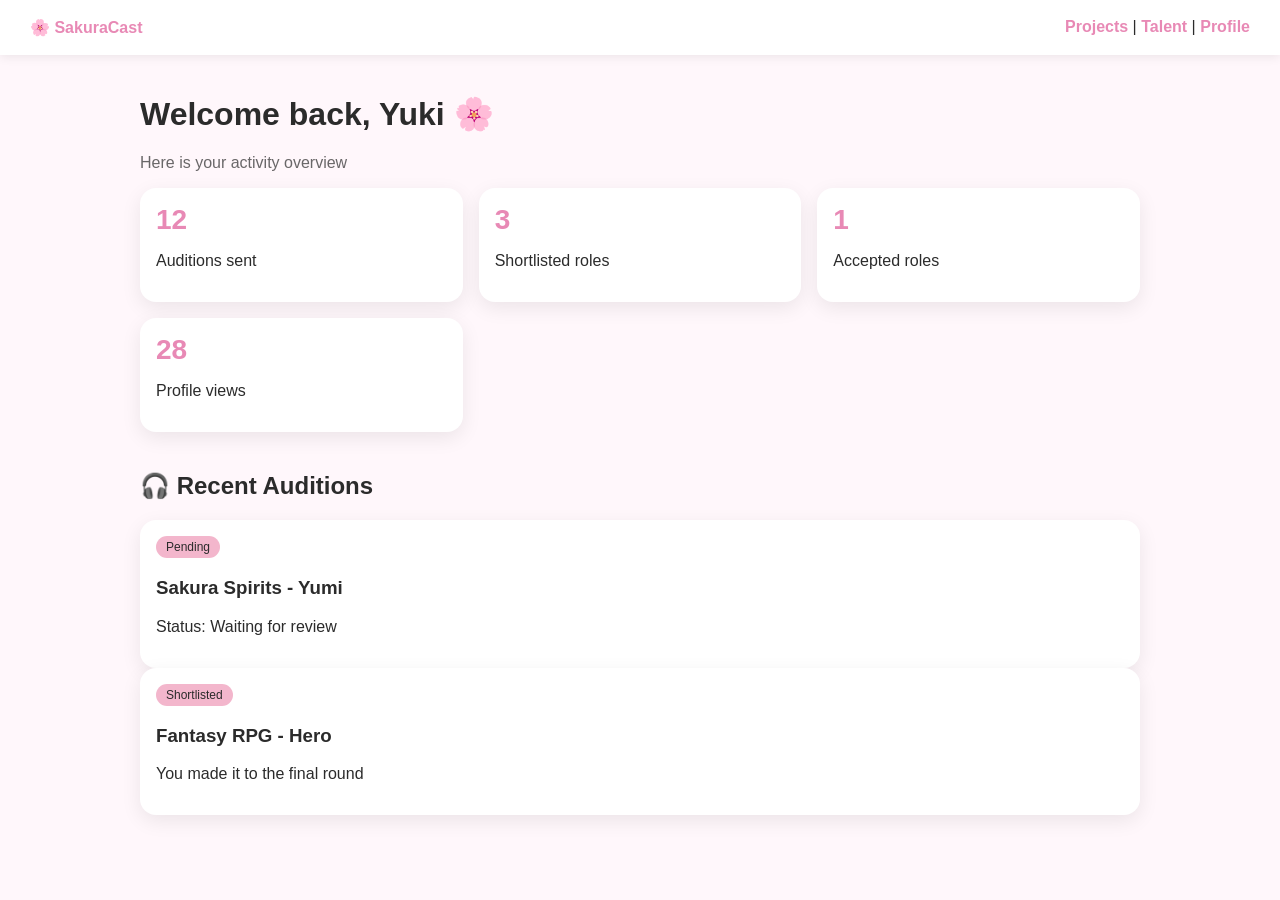
==== dashboard.html @ 6f29f313 "Create dashboard.html ." ====
<!DOCTYPE html>
<html lang="en">
<head>
<meta charset="UTF-8"/>
<meta name="viewport" content="width=device-width, initial-scale=1.0"/>
<title>SakuraCast - Dashboard</title>

<style>
body{
    font-family:Arial;
    margin:0;
    background:#fff7fb;
    color:#2b2b2b;
}

header{
    padding:18px 30px;
    background:white;
    display:flex;
    justify-content:space-between;
    box-shadow:0 2px 10px rgba(0,0,0,0.08);
}

a{
    text-decoration:none;
    color:#e889b5;
    font-weight:bold;
}

.container{
    max-width:1000px;
    margin:40px auto;
    padding:0 20px;
}

.grid{
    display:grid;
    grid-template-columns:repeat(auto-fit,minmax(240px,1fr));
    gap:16px;
}

.card{
    background:white;
    padding:16px;
    border-radius:16px;
    box-shadow:0 6px 20px rgba(0,0,0,0.08);
}

.big{
    font-size:28px;
    font-weight:bold;
    color:#e889b5;
}

.small{
    opacity:0.7;
}

.tag{
    display:inline-block;
    background:#f3b6cc;
    padding:4px 10px;
    border-radius:999px;
    font-size:12px;
}
</style>
</head>

<body>

<header>
    <div><a href="index.html">🌸 SakuraCast</a></div>
    <div>
        <a href="projects.html">Projects</a> |
        <a href="talent.html">Talent</a> |
        <a href="profile.html">Profile</a>
    </div>
</header>

<div class="container">

    <h1>Welcome back, Yuki 🌸</h1>
    <p class="small">Here is your activity overview</p>

    <div class="grid">

        <div class="card">
            <div class="big">12</div>
            <p>Auditions sent</p>
        </div>

        <div class="card">
            <div class="big">3</div>
            <p>Shortlisted roles</p>
        </div>

        <div class="card">
            <div class="big">1</div>
            <p>Accepted roles</p>
        </div>

        <div class="card">
            <div class="big">28</div>
            <p>Profile views</p>
        </div>

    </div>

    <h2 style="margin-top:40px;">🎧 Recent Auditions</h2>

    <div class="card">
        <span class="tag">Pending</span>
        <h3>Sakura Spirits - Yumi</h3>
        <p>Status: Waiting for review</p>
    </div>

    <div class="card">
        <span class="tag">Shortlisted</span>
        <h3>Fantasy RPG - Hero</h3>
        <p>You made it to the final round</p>
    </div>

</div>

</body>
</html>
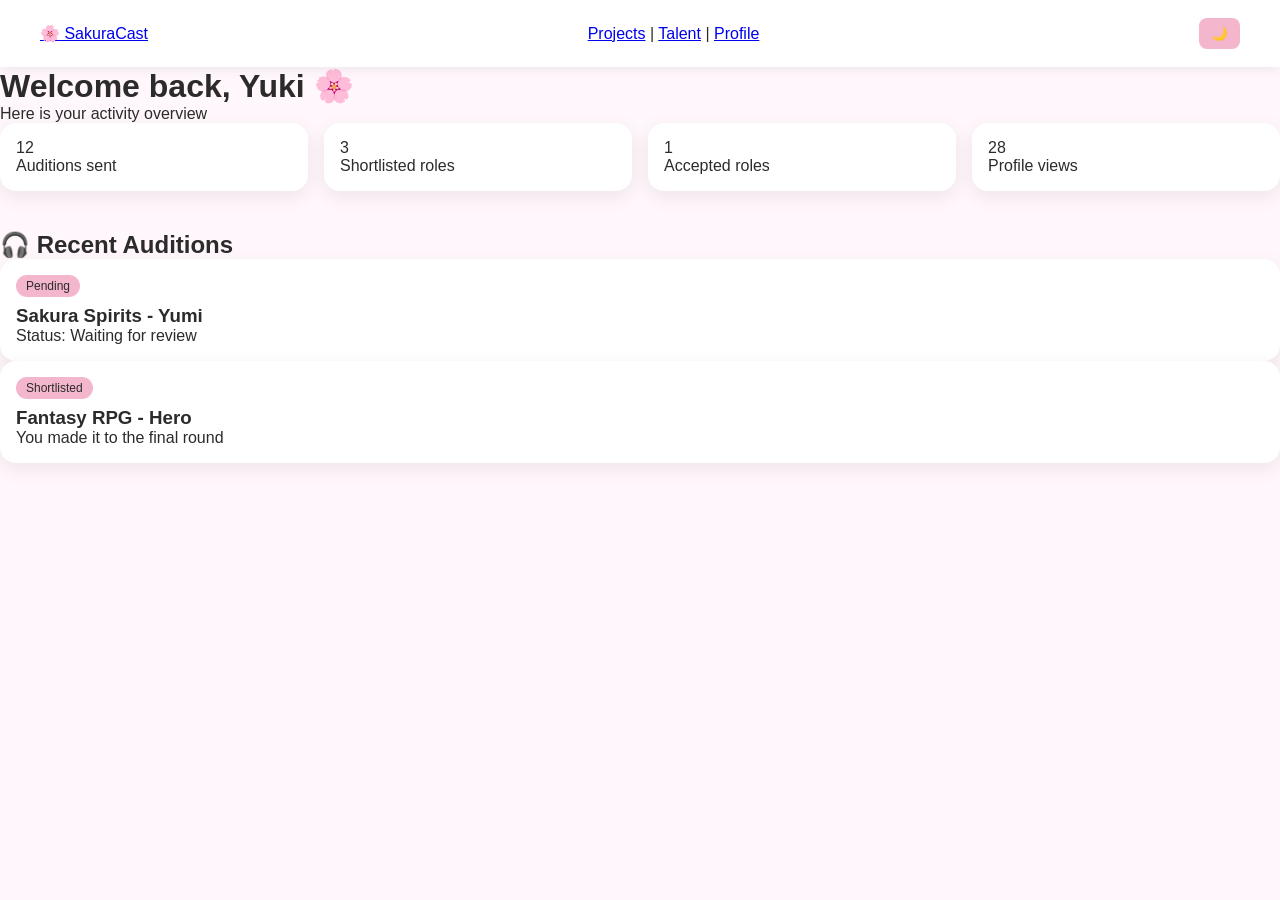
==== commit 6be861c9: "Update dashboard.html ." ====
--- a/dashboard.html
+++ b/dashboard.html
@@ -5,76 +5,23 @@
 <meta name="viewport" content="width=device-width, initial-scale=1.0"/>
 <title>SakuraCast - Dashboard</title>
 
-<style>
-body{
-    font-family:Arial;
-    margin:0;
-    background:#fff7fb;
-    color:#2b2b2b;
-}
-
-header{
-    padding:18px 30px;
-    background:white;
-    display:flex;
-    justify-content:space-between;
-    box-shadow:0 2px 10px rgba(0,0,0,0.08);
-}
-
-a{
-    text-decoration:none;
-    color:#e889b5;
-    font-weight:bold;
-}
-
-.container{
-    max-width:1000px;
-    margin:40px auto;
-    padding:0 20px;
-}
-
-.grid{
-    display:grid;
-    grid-template-columns:repeat(auto-fit,minmax(240px,1fr));
-    gap:16px;
-}
-
-.card{
-    background:white;
-    padding:16px;
-    border-radius:16px;
-    box-shadow:0 6px 20px rgba(0,0,0,0.08);
-}
-
-.big{
-    font-size:28px;
-    font-weight:bold;
-    color:#e889b5;
-}
-
-.small{
-    opacity:0.7;
-}
-
-.tag{
-    display:inline-block;
-    background:#f3b6cc;
-    padding:4px 10px;
-    border-radius:999px;
-    font-size:12px;
-}
-</style>
+<!-- 🌸 GLOBAL STYLE -->
+<link rel="stylesheet" href="style.css">
 </head>
 
 <body>
 
 <header>
     <div><a href="index.html">🌸 SakuraCast</a></div>
+
     <div>
         <a href="projects.html">Projects</a> |
         <a href="talent.html">Talent</a> |
         <a href="profile.html">Profile</a>
     </div>
+
+    <!-- 🌙 DARK MODE BUTTON -->
+    <button class="toggle" onclick="toggleTheme()">🌙</button>
 </header>
 
 <div class="container">
@@ -122,5 +69,8 @@
 
 </div>
 
+<!-- 🌸 GLOBAL SCRIPT -->
+<script src="script.js"></script>
+
 </body>
 </html>
--- a/style.css
+++ b/style.css
@@ -0,0 +1,158 @@
+/* 🌸 SakuraCast Global Style */
+
+:root{
+    --bg:#fff7fb;
+    --card:#ffffff;
+    --text:#2b2b2b;
+    --pink:#e889b5;
+    --soft:#f3b6cc;
+}
+
+body.dark{
+    --bg:#17121f;
+    --card:#241b2e;
+    --text:#f5f5f5;
+    --pink:#f4a6c1;
+    --soft:#3a2a44;
+}
+
+/* RESET */
+*{
+    margin:0;
+    padding:0;
+    box-sizing:border-box;
+    font-family:Arial, sans-serif;
+}
+
+body{
+    background:var(--bg);
+    color:var(--text);
+    transition:0.3s;
+}
+
+/* HEADER */
+header{
+    display:flex;
+    justify-content:space-between;
+    align-items:center;
+    padding:18px 40px;
+    background:var(--card);
+    box-shadow:0 2px 12px rgba(0,0,0,0.08);
+    position:sticky;
+    top:0;
+}
+
+/* LOGO */
+.logo{
+    font-size:24px;
+    font-weight:bold;
+    color:var(--pink);
+}
+
+/* NAV */
+nav a{
+    margin:0 12px;
+    text-decoration:none;
+    color:var(--text);
+    font-weight:600;
+    font-size:14px;
+}
+
+/* BUTTON */
+.toggle{
+    cursor:pointer;
+    border:none;
+    padding:8px 12px;
+    border-radius:8px;
+    background:var(--soft);
+    color:var(--text);
+}
+
+/* HERO */
+.hero{
+    padding:80px 20px;
+    text-align:center;
+}
+
+.hero h1{
+    font-size:52px;
+    margin-bottom:10px;
+}
+
+.hero p{
+    max-width:600px;
+    margin:auto;
+    opacity:0.8;
+}
+
+/* BUTTONS */
+.btns{
+    margin-top:25px;
+}
+
+.btn{
+    display:inline-block;
+    padding:12px 20px;
+    margin:6px;
+    border-radius:999px;
+    text-decoration:none;
+    font-weight:bold;
+}
+
+.primary{
+    background:var(--pink);
+    color:white;
+}
+
+.secondary{
+    border:2px solid var(--pink);
+    color:var(--pink);
+}
+
+/* SECTIONS */
+.section{
+    padding:40px;
+    max-width:1000px;
+    margin:auto;
+}
+
+.section h2{
+    margin-bottom:20px;
+}
+
+/* GRID */
+.grid{
+    display:grid;
+    grid-template-columns:repeat(auto-fit,minmax(250px,1fr));
+    gap:16px;
+}
+
+/* CARD */
+.card{
+    background:var(--card);
+    padding:16px;
+    border-radius:16px;
+    box-shadow:0 6px 20px rgba(0,0,0,0.08);
+    transition:0.2s;
+}
+
+.card:hover{
+    transform:translateY(-3px);
+}
+
+/* TAG */
+.tag{
+    font-size:12px;
+    padding:4px 10px;
+    border-radius:999px;
+    background:var(--soft);
+    display:inline-block;
+    margin-bottom:8px;
+}
+
+/* FOOTER */
+footer{
+    text-align:center;
+    padding:40px;
+    opacity:0.6;
+}
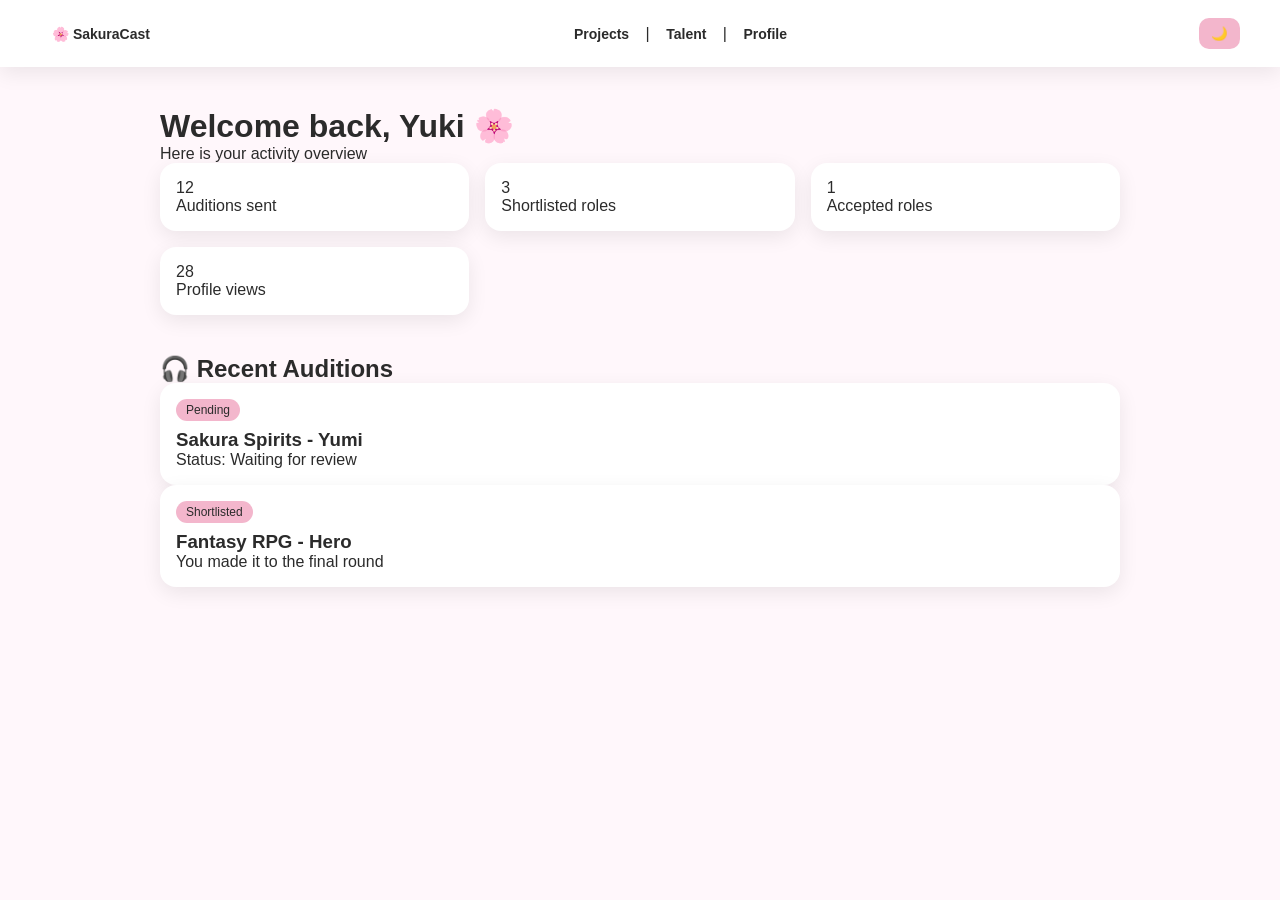
==== commit 0f75fb7e: "Update dashboard.html dark mode fix" ====
--- a/dashboard.html
+++ b/dashboard.html
@@ -5,7 +5,6 @@
 <meta name="viewport" content="width=device-width, initial-scale=1.0"/>
 <title>SakuraCast - Dashboard</title>
 
-<!-- 🌸 GLOBAL STYLE -->
 <link rel="stylesheet" href="style.css">
 </head>
 
@@ -20,34 +19,33 @@
         <a href="profile.html">Profile</a>
     </div>
 
-    <!-- 🌙 DARK MODE BUTTON -->
     <button class="toggle" onclick="toggleTheme()">🌙</button>
 </header>
 
 <div class="container">
 
     <h1>Welcome back, Yuki 🌸</h1>
-    <p class="small">Here is your activity overview</p>
+    <p class="subtitle">Here is your activity overview</p>
 
     <div class="grid">
 
         <div class="card">
-            <div class="big">12</div>
+            <div class="stat">12</div>
             <p>Auditions sent</p>
         </div>
 
         <div class="card">
-            <div class="big">3</div>
+            <div class="stat">3</div>
             <p>Shortlisted roles</p>
         </div>
 
         <div class="card">
-            <div class="big">1</div>
+            <div class="stat">1</div>
             <p>Accepted roles</p>
         </div>
 
         <div class="card">
-            <div class="big">28</div>
+            <div class="stat">28</div>
             <p>Profile views</p>
         </div>
 
@@ -69,7 +67,6 @@
 
 </div>
 
-<!-- 🌸 GLOBAL SCRIPT -->
 <script src="script.js"></script>
 
 </body>
--- a/style.css
+++ b/style.css
@@ -1,22 +1,36 @@
-/* 🌸 SakuraCast Global Style */
+/* 🌸 SakuraCast Global Style (Stable Version) */
+
+/* =========================
+   THEME VARIABLES
+========================= */
 
 :root{
     --bg:#fff7fb;
     --card:#ffffff;
     --text:#2b2b2b;
-    --pink:#e889b5;
+
+    --primary:#e889b5;
     --soft:#f3b6cc;
-}
-
+
+    --shadow:0 6px 20px rgba(0,0,0,0.08);
+}
+
+/* dark mode */
 body.dark{
     --bg:#17121f;
     --card:#241b2e;
     --text:#f5f5f5;
-    --pink:#f4a6c1;
+
+    --primary:#f4a6c1;
     --soft:#3a2a44;
-}
-
-/* RESET */
+
+    --shadow:0 6px 20px rgba(0,0,0,0.25);
+}
+
+/* =========================
+   GLOBAL RESET
+========================= */
+
 *{
     margin:0;
     padding:0;
@@ -24,51 +38,115 @@
     font-family:Arial, sans-serif;
 }
 
+/* 🌙 prevent flash background */
+html,
 body{
     background:var(--bg);
     color:var(--text);
-    transition:0.3s;
-}
-
-/* HEADER */
+}
+
+/* smooth theme switching */
+body{
+    transition:background 0.25s ease, color 0.25s ease;
+}
+
+/* =========================
+   HEADER / NAV
+========================= */
+
 header{
     display:flex;
     justify-content:space-between;
     align-items:center;
     padding:18px 40px;
+
     background:var(--card);
-    box-shadow:0 2px 12px rgba(0,0,0,0.08);
+    box-shadow:var(--shadow);
+
     position:sticky;
     top:0;
-}
-
-/* LOGO */
+    z-index:100;
+}
+
+/* logo */
 .logo{
     font-size:24px;
     font-weight:bold;
-    color:var(--pink);
-}
-
-/* NAV */
-nav a{
+    color:var(--primary);
+}
+
+/* nav */
+nav a,
+header a{
     margin:0 12px;
     text-decoration:none;
     color:var(--text);
     font-weight:600;
     font-size:14px;
-}
-
-/* BUTTON */
+
+    transition:0.2s;
+}
+
+nav a:hover,
+header a:hover{
+    color:var(--primary);
+}
+
+/* =========================
+   BUTTONS
+========================= */
+
 .toggle{
     cursor:pointer;
     border:none;
     padding:8px 12px;
-    border-radius:8px;
+    border-radius:10px;
+
     background:var(--soft);
     color:var(--text);
-}
-
-/* HERO */
+
+    transition:0.2s;
+}
+
+.toggle:hover{
+    transform:scale(1.05);
+}
+
+/* primary / secondary buttons */
+.btns{
+    margin-top:25px;
+}
+
+.btn{
+    display:inline-block;
+    padding:12px 20px;
+    margin:6px;
+
+    border-radius:999px;
+    text-decoration:none;
+    font-weight:bold;
+
+    transition:0.2s;
+}
+
+.primary{
+    background:var(--primary);
+    color:white;
+}
+
+.secondary{
+    border:2px solid var(--primary);
+    color:var(--primary);
+}
+
+.btn:hover{
+    transform:translateY(-2px);
+}
+
+/* =========================
+   HERO
+========================= */
+
 .hero{
     padding:80px 20px;
     text-align:center;
@@ -85,31 +163,10 @@
     opacity:0.8;
 }
 
-/* BUTTONS */
-.btns{
-    margin-top:25px;
-}
-
-.btn{
-    display:inline-block;
-    padding:12px 20px;
-    margin:6px;
-    border-radius:999px;
-    text-decoration:none;
-    font-weight:bold;
-}
-
-.primary{
-    background:var(--pink);
-    color:white;
-}
-
-.secondary{
-    border:2px solid var(--pink);
-    color:var(--pink);
-}
-
-/* SECTIONS */
+/* =========================
+   LAYOUT SECTIONS
+========================= */
+
 .section{
     padding:40px;
     max-width:1000px;
@@ -120,19 +177,23 @@
     margin-bottom:20px;
 }
 
-/* GRID */
+/* grid system */
 .grid{
     display:grid;
     grid-template-columns:repeat(auto-fit,minmax(250px,1fr));
     gap:16px;
 }
 
-/* CARD */
+/* =========================
+   CARDS
+========================= */
+
 .card{
     background:var(--card);
     padding:16px;
     border-radius:16px;
-    box-shadow:0 6px 20px rgba(0,0,0,0.08);
+    box-shadow:var(--shadow);
+
     transition:0.2s;
 }
 
@@ -140,19 +201,65 @@
     transform:translateY(-3px);
 }
 
-/* TAG */
+/* tags */
 .tag{
     font-size:12px;
     padding:4px 10px;
     border-radius:999px;
+
     background:var(--soft);
     display:inline-block;
     margin-bottom:8px;
 }
 
-/* FOOTER */
+/* =========================
+   PROFILE / DASHBOARD
+========================= */
+
+.container{
+    max-width:1000px;
+    margin:40px auto;
+    padding:0 20px;
+}
+
+.profile-card{
+    background:var(--card);
+    padding:20px;
+    border-radius:16px;
+    box-shadow:var(--shadow);
+    margin-bottom:16px;
+}
+
+.avatar{
+    width:90px;
+    height:90px;
+    border-radius:50%;
+    background:var(--soft);
+
+    display:flex;
+    align-items:center;
+    justify-content:center;
+
+    font-size:40px;
+    margin-bottom:10px;
+}
+
+/* =========================
+   FOOTER
+========================= */
+
 footer{
     text-align:center;
     padding:40px;
     opacity:0.6;
 }
+
+/* =========================
+   ANIMATIONS (future)
+========================= */
+
+@keyframes float{
+    0%{ transform:translateY(0px); }
+    50%{ transform:translateY(-4px); }
+    100%{ transform:translateY(0px); }
+}
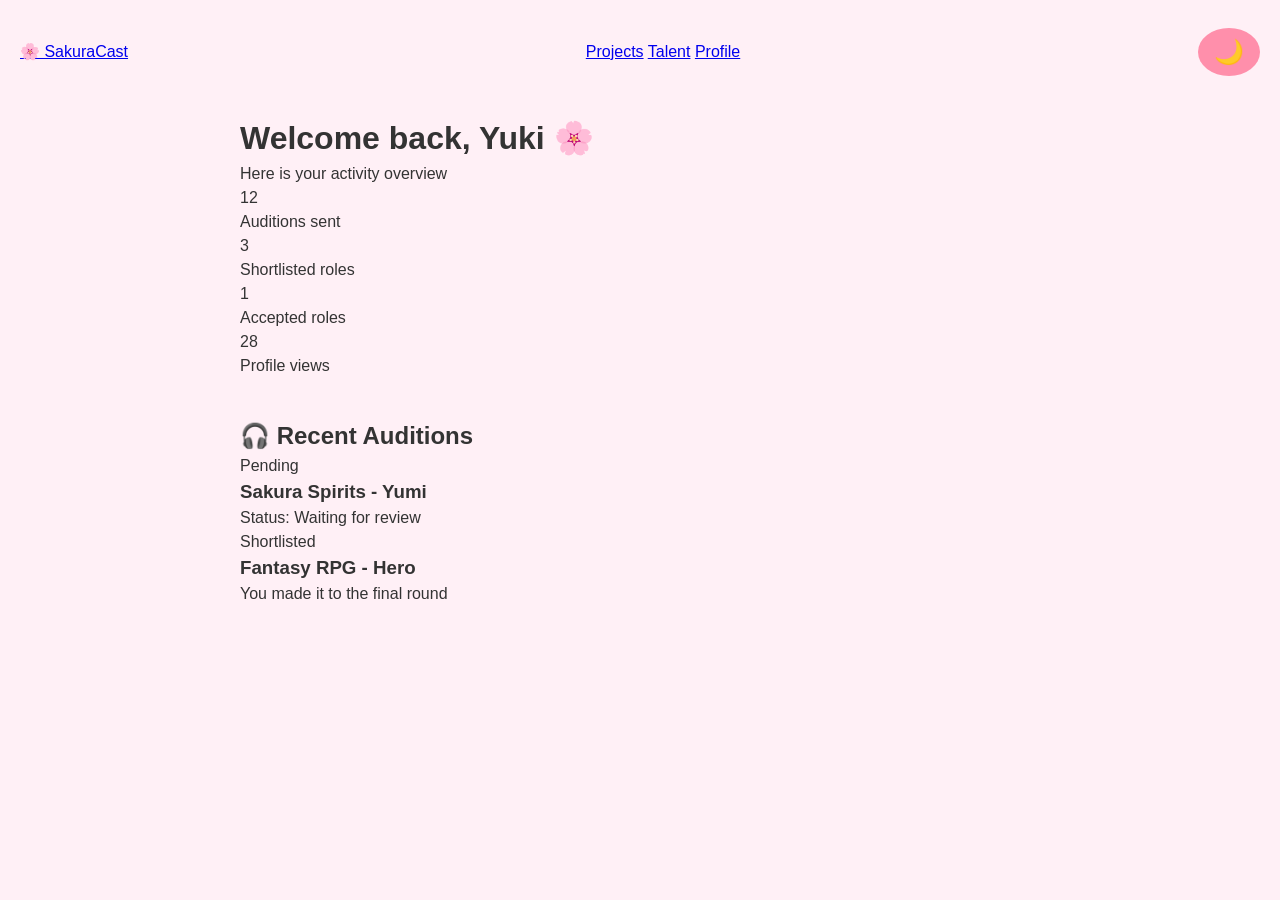
==== commit 1a60bb88: "Update dashboard.html claude" ====
--- a/dashboard.html
+++ b/dashboard.html
@@ -1,73 +1,66 @@
 <!DOCTYPE html>
 <html lang="en">
 <head>
-<meta charset="UTF-8"/>
-<meta name="viewport" content="width=device-width, initial-scale=1.0"/>
-<title>SakuraCast - Dashboard</title>
-
-<link rel="stylesheet" href="style.css">
+  <meta charset="UTF-8" />
+  <meta name="viewport" content="width=device-width, initial-scale=1" />
+  <title>SakuraCast - Dashboard</title>
+  <link rel="stylesheet" href="style.css" />
 </head>
-
 <body>
 
 <header>
-    <div><a href="index.html">🌸 SakuraCast</a></div>
+  <div><a href="index.html" class="logo">🌸 SakuraCast</a></div>
 
-    <div>
-        <a href="projects.html">Projects</a> |
-        <a href="talent.html">Talent</a> |
-        <a href="profile.html">Profile</a>
-    </div>
+  <nav>
+    <a href="projects.html">Projects</a>
+    <a href="talent.html">Talent</a>
+    <a href="profile.html">Profile</a>
+  </nav>
 
-    <button class="toggle" onclick="toggleTheme()">🌙</button>
+  <button class="toggle" aria-label="Toggle Dark/Light Mode">🌙</button>
 </header>
 
-<div class="container">
+<main class="container">
+  <h1>Welcome back, Yuki 🌸</h1>
+  <p class="subtitle">Here is your activity overview</p>
 
-    <h1>Welcome back, Yuki 🌸</h1>
-    <p class="subtitle">Here is your activity overview</p>
-
-    <div class="grid">
-
-        <div class="card">
-            <div class="stat">12</div>
-            <p>Auditions sent</p>
-        </div>
-
-        <div class="card">
-            <div class="stat">3</div>
-            <p>Shortlisted roles</p>
-        </div>
-
-        <div class="card">
-            <div class="stat">1</div>
-            <p>Accepted roles</p>
-        </div>
-
-        <div class="card">
-            <div class="stat">28</div>
-            <p>Profile views</p>
-        </div>
-
-    </div>
-
-    <h2 style="margin-top:40px;">🎧 Recent Auditions</h2>
-
+  <section class="grid">
     <div class="card">
-        <span class="tag">Pending</span>
-        <h3>Sakura Spirits - Yumi</h3>
-        <p>Status: Waiting for review</p>
+      <div class="stat">12</div>
+      <p>Auditions sent</p>
     </div>
 
     <div class="card">
-        <span class="tag">Shortlisted</span>
-        <h3>Fantasy RPG - Hero</h3>
-        <p>You made it to the final round</p>
+      <div class="stat">3</div>
+      <p>Shortlisted roles</p>
     </div>
 
-</div>
+    <div class="card">
+      <div class="stat">1</div>
+      <p>Accepted roles</p>
+    </div>
+
+    <div class="card">
+      <div class="stat">28</div>
+      <p>Profile views</p>
+    </div>
+  </section>
+
+  <h2 style="margin-top:40px;">🎧 Recent Auditions</h2>
+
+  <div class="card">
+    <span class="tag">Pending</span>
+    <h3>Sakura Spirits - Yumi</h3>
+    <p>Status: Waiting for review</p>
+  </div>
+
+  <div class="card">
+    <span class="tag">Shortlisted</span>
+    <h3>Fantasy RPG - Hero</h3>
+    <p>You made it to the final round</p>
+  </div>
+</main>
 
 <script src="script.js"></script>
-
 </body>
 </html>
--- a/style.css
+++ b/style.css
@@ -1,265 +1,128 @@
-/* 🌸 SakuraCast Global Style (Stable Version) */
-
 /* =========================
-   THEME VARIABLES
+   RESET a ZÁKLADNÍ STYLY
 ========================= */
 
-:root{
-    --bg:#fff7fb;
-    --card:#ffffff;
-    --text:#2b2b2b;
-
-    --primary:#e889b5;
-    --soft:#f3b6cc;
-
-    --shadow:0 6px 20px rgba(0,0,0,0.08);
+* {
+  margin: 0;
+  padding: 0;
+  box-sizing: border-box;
+  font-family: 'Segoe UI', Tahoma, Geneva, Verdana, sans-serif;
 }
 
-/* dark mode */
-body.dark{
-    --bg:#17121f;
-    --card:#241b2e;
-    --text:#f5f5f5;
-
-    --primary:#f4a6c1;
-    --soft:#3a2a44;
-
-    --shadow:0 6px 20px rgba(0,0,0,0.25);
+body {
+  background: #fff0f6; /* světlá sakura růžová */
+  color: #333;
+  transition: background 0.3s ease, color 0.3s ease;
+  line-height: 1.5;
+  min-height: 100vh;
+  padding: 20px;
 }
 
 /* =========================
-   GLOBAL RESET
+   HEADER + TOGGLE TLAČÍTKO
 ========================= */
 
-*{
-    margin:0;
-    padding:0;
-    box-sizing:border-box;
-    font-family:Arial, sans-serif;
+header {
+  display: flex;
+  justify-content: space-between;
+  align-items: center;
+  margin-bottom: 30px;
 }
 
-/* 🌙 prevent flash background */
-html,
-body{
-    background:var(--bg);
-    color:var(--text);
+header h1 {
+  color: #ff4d6d;
+  font-weight: 700;
+  font-size: 2rem;
 }
 
-/* smooth theme switching */
-body{
-    transition:background 0.25s ease, color 0.25s ease;
+/* Tlačítko pro přepínání světlého/tmavého režimu */
+.toggle {
+  cursor: pointer;
+  border: none;
+  padding: 10px 16px;
+  border-radius: 50%;
+  font-size: 1.5rem;
+  background-color: #ff8fab;
+  color: white;
+  transition: background-color 0.3s ease;
+}
+
+.toggle:hover,
+.toggle:focus {
+  background-color: #ff517e;
+  outline: none;
 }
 
 /* =========================
-   HEADER / NAV
+   HLAVNÍ OBSAH
 ========================= */
 
-header{
-    display:flex;
-    justify-content:space-between;
-    align-items:center;
-    padding:18px 40px;
-
-    background:var(--card);
-    box-shadow:var(--shadow);
-
-    position:sticky;
-    top:0;
-    z-index:100;
+main {
+  max-width: 800px;
+  margin: 0 auto;
 }
 
-/* logo */
-.logo{
-    font-size:24px;
-    font-weight:bold;
-    color:var(--primary);
+/* Tlačítka */
+button {
+  background-color: #ff8fab;
+  border: none;
+  border-radius: 6px;
+  color: white;
+  padding: 10px 16px;
+  font-size: 1rem;
+  cursor: pointer;
+  transition: background-color 0.3s ease;
+  margin: 0.5rem 0;
 }
 
-/* nav */
-nav a,
-header a{
-    margin:0 12px;
-    text-decoration:none;
-    color:var(--text);
-    font-weight:600;
-    font-size:14px;
-
-    transition:0.2s;
-}
-
-nav a:hover,
-header a:hover{
-    color:var(--primary);
+button:hover,
+button:focus {
+  background-color: #ff517e;
+  outline: none;
 }
 
 /* =========================
-   BUTTONS
+   PATIČKA
 ========================= */
 
-.toggle{
-    cursor:pointer;
-    border:none;
-    padding:8px 12px;
-    border-radius:10px;
-
-    background:var(--soft);
-    color:var(--text);
-
-    transition:0.2s;
-}
-
-.toggle:hover{
-    transform:scale(1.05);
-}
-
-/* primary / secondary buttons */
-.btns{
-    margin-top:25px;
-}
-
-.btn{
-    display:inline-block;
-    padding:12px 20px;
-    margin:6px;
-
-    border-radius:999px;
-    text-decoration:none;
-    font-weight:bold;
-
-    transition:0.2s;
-}
-
-.primary{
-    background:var(--primary);
-    color:white;
-}
-
-.secondary{
-    border:2px solid var(--primary);
-    color:var(--primary);
-}
-
-.btn:hover{
-    transform:translateY(-2px);
+footer {
+  margin-top: 50px;
+  text-align: center;
+  color: #999;
+  font-size: 0.9rem;
 }
 
 /* =========================
-   HERO
+   TMAVÝ REŽIM
 ========================= */
 
-.hero{
-    padding:80px 20px;
-    text-align:center;
+body.dark {
+  background: #1e1e2f;
+  color: #e9d7f7;
 }
 
-.hero h1{
-    font-size:52px;
-    margin-bottom:10px;
+body.dark header h1 {
+  color: #ff9bcf;
 }
 
-.hero p{
-    max-width:600px;
-    margin:auto;
-    opacity:0.8;
+body.dark .toggle {
+  background-color: #bb86fc;
+  color: #1e1e2f;
 }
 
-/* =========================
-   LAYOUT SECTIONS
-========================= */
-
-.section{
-    padding:40px;
-    max-width:1000px;
-    margin:auto;
+body.dark .toggle:hover,
+body.dark .toggle:focus {
+  background-color: #9c6dfd;
+  color: white;
 }
 
-.section h2{
-    margin-bottom:20px;
+body.dark button {
+  background-color: #bb86fc;
+  color: #1e1e2f;
 }
 
-/* grid system */
-.grid{
-    display:grid;
-    grid-template-columns:repeat(auto-fit,minmax(250px,1fr));
-    gap:16px;
+body.dark button:hover,
+body.dark button:focus {
+  background-color: #9c6dfd;
+  color: white;
 }
-
-/* =========================
-   CARDS
-========================= */
-
-.card{
-    background:var(--card);
-    padding:16px;
-    border-radius:16px;
-    box-shadow:var(--shadow);
-
-    transition:0.2s;
-}
-
-.card:hover{
-    transform:translateY(-3px);
-}
-
-/* tags */
-.tag{
-    font-size:12px;
-    padding:4px 10px;
-    border-radius:999px;
-
-    background:var(--soft);
-    display:inline-block;
-    margin-bottom:8px;
-}
-
-/* =========================
-   PROFILE / DASHBOARD
-========================= */
-
-.container{
-    max-width:1000px;
-    margin:40px auto;
-    padding:0 20px;
-}
-
-.profile-card{
-    background:var(--card);
-    padding:20px;
-    border-radius:16px;
-    box-shadow:var(--shadow);
-    margin-bottom:16px;
-}
-
-.avatar{
-    width:90px;
-    height:90px;
-    border-radius:50%;
-    background:var(--soft);
-
-    display:flex;
-    align-items:center;
-    justify-content:center;
-
-    font-size:40px;
-    margin-bottom:10px;
-}
-
-/* =========================
-   FOOTER
-========================= */
-
-footer{
-    text-align:center;
-    padding:40px;
-    opacity:0.6;
-}
-
-/* =========================
-   ANIMATIONS (future)
-========================= */
-
-@keyframes float{
-    0%{ transform:translateY(0px); }
-    50%{ transform:translateY(-4px); }
-    100%{ transform:translateY(0px); }
-}
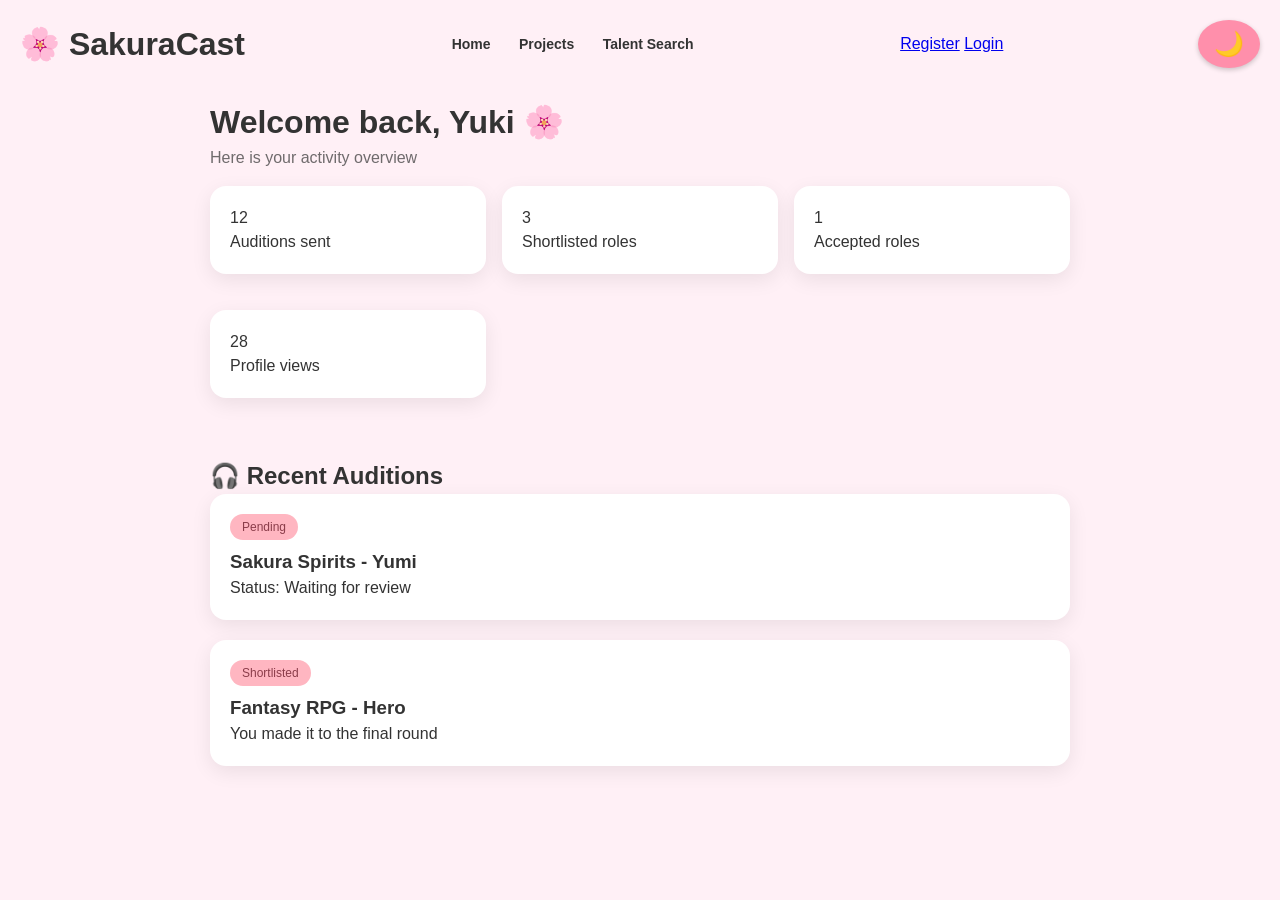
==== commit 2bfbd559: "Update dashboard.html claude new chat" ====
--- a/dashboard.html
+++ b/dashboard.html
@@ -9,13 +9,25 @@
 <body>
 
 <header>
-  <div><a href="index.html" class="logo">🌸 SakuraCast</a></div>
+  <div>
+    <a href="index.html" class="logo" style="text-decoration:none; color:inherit;">🌸 SakuraCast</a>
+  </div>
 
   <nav>
+    <a href="index.html">Home</a>
     <a href="projects.html">Projects</a>
-    <a href="talent.html">Talent</a>
-    <a href="profile.html">Profile</a>
+    <a href="talent.html">Talent Search</a>
+    <a href="profile.html" id="profile-link" style="display:none;">My Profile</a>
   </nav>
+
+  <div class="auth-buttons" id="auth-buttons">
+    <a href="register.html" class="btn primary">Register</a>
+    <a href="login.html" class="btn secondary">Login</a>
+  </div>
+
+  <div class="auth-buttons" id="user-buttons" style="display:none;">
+    <button id="logout-btn" class="btn secondary">Logout</button>
+  </div>
 
   <button class="toggle" aria-label="Toggle Dark/Light Mode">🌙</button>
 </header>
--- a/style.css
+++ b/style.css
@@ -1,7 +1,6 @@
 /* =========================
    RESET a ZÁKLADNÍ STYLY
 ========================= */
-
 * {
   margin: 0;
   padding: 0;
@@ -10,7 +9,7 @@
 }
 
 body {
-  background: #fff0f6; /* světlá sakura růžová */
+  background: #fff0f6;
   color: #333;
   transition: background 0.3s ease, color 0.3s ease;
   line-height: 1.5;
@@ -19,9 +18,8 @@
 }
 
 /* =========================
-   HEADER + TOGGLE TLAČÍTKO
-========================= */
-
+   HEADER + TOGGLE BUTTON
+========================= */
 header {
   display: flex;
   justify-content: space-between;
@@ -29,13 +27,30 @@
   margin-bottom: 30px;
 }
 
-header h1 {
+header h1,
+header .logo {
   color: #ff4d6d;
   font-weight: 700;
   font-size: 2rem;
-}
-
-/* Tlačítko pro přepínání světlého/tmavého režimu */
+  text-decoration: none;
+}
+
+nav a {
+  margin: 0 12px;
+  text-decoration: none;
+  color: #333;
+  font-weight: 600;
+  font-size: 14px;
+  transition: color 0.3s ease;
+  cursor: pointer;
+}
+
+nav a:hover,
+nav a.active {
+  color: #ff4d6d;
+  font-weight: 700;
+}
+
 .toggle {
   cursor: pointer;
   border: none;
@@ -44,6 +59,7 @@
   font-size: 1.5rem;
   background-color: #ff8fab;
   color: white;
+  box-shadow: 0 2px 5px rgba(0, 0, 0, 0.2);
   transition: background-color 0.3s ease;
 }
 
@@ -54,35 +70,183 @@
 }
 
 /* =========================
-   HLAVNÍ OBSAH
-========================= */
-
-main {
-  max-width: 800px;
+   MAIN CONTAINER & TYPOGRAPHY
+========================= */
+main,
+.container {
+  max-width: 900px;
   margin: 0 auto;
-}
-
-/* Tlačítka */
-button {
+  padding: 0 20px 40px;
+}
+
+.subtitle {
+  opacity: 0.7;
+  margin-bottom: 16px;
+}
+
+/* =========================
+   HERO SECTION (index.html)
+========================= */
+.hero {
+  text-align: center;
+  margin-bottom: 40px;
+}
+
+.hero h2 {
+  font-size: 2.5rem;
+  color: #ff4d6d;
+  margin-bottom: 12px;
+}
+
+.hero p {
+  max-width: 600px;
+  margin: 0 auto 20px;
+  font-size: 1.1rem;
+  opacity: 0.8;
+}
+
+.hero div a {
+  margin: 0 12px;
+}
+
+/* =========================
+   FILTERS TAB BAR
+========================= */
+.filters-tabbar {
+  background-color: #fff0f6;
+  padding: 20px;
+  border-radius: 16px;
+  margin-bottom: 30px;
+  box-shadow: 0 6px 20px rgba(0, 0, 0, 0.08);
+  user-select: none;
+  font-size: 14px;
+}
+
+.filters-tabbar .filter-group {
+  margin-bottom: 20px;
+}
+
+.filters-tabbar h4 {
+  margin: 0 0 10px;
+  color: #ff4d6d;
+  font-weight: 700;
+  font-size: 16px;
+}
+
+.filters-tabbar .filter-buttons {
+  display: flex;
+  flex-wrap: wrap;
+  gap: 10px;
+}
+
+.filters-tabbar .filter-buttons button {
+  background-color: #ffe4eb;
+  color: #8b3d4a;
+  border: 2px solid transparent;
+  border-radius: 30px;
+  padding: 8px 16px;
+  cursor: pointer;
+  font-weight: 600;
+  transition:
+    background-color 0.3s ease,
+    color 0.3s ease,
+    border-color 0.3s ease,
+    transform 0.15s ease;
+  box-shadow: 0 2px 5px rgba(0,0,0,0.08);
+}
+
+.filters-tabbar .filter-buttons button:hover,
+.filters-tabbar .filter-buttons button:focus {
   background-color: #ff8fab;
-  border: none;
-  border-radius: 6px;
-  color: white;
-  padding: 10px 16px;
-  font-size: 1rem;
-  cursor: pointer;
-  transition: background-color 0.3s ease;
-  margin: 0.5rem 0;
-}
-
-button:hover,
-button:focus {
-  background-color: #ff517e;
+  color: white;
   outline: none;
-}
-
-/* =========================
-   PATIČKA
+  transform: translateY(-2px);
+  border-color: #ff4d6d;
+}
+
+.filters-tabbar .filter-buttons button.active {
+  background-color: #ff4d6d;
+  color: white;
+  font-weight: 700;
+  border-color: #ff3b64;
+  box-shadow: 0 4px 10px rgba(255, 77, 109, 0.5);
+  cursor: default;
+}
+
+.filters-tabbar #clear-filters {
+  margin-top: 10px;
+  background-color: transparent;
+  color: #ff4d6d;
+  border: 2px solid #ff4d6d;
+  padding: 8px 20px;
+  border-radius: 999px;
+  font-weight: 600;
+  cursor: pointer;
+  transition: background-color 0.3s ease, color 0.3s ease;
+  box-shadow: none;
+}
+
+.filters-tabbar #clear-filters:hover,
+.filters-tabbar #clear-filters:focus {
+  background-color: #ff4d6d;
+  color: white;
+  outline: none;
+  box-shadow: 0 4px 10px rgba(255, 77, 109, 0.6);
+}
+
+/* rozbalovací detaily (accordion) */
+.filters-tabbar details {
+  margin-bottom: 15px;
+}
+
+.filters-tabbar summary {
+  font-weight: 600;
+  margin-bottom: 8px;
+  cursor: pointer;
+  list-style: none;
+}
+
+.filters-tabbar summary::-webkit-details-marker {
+  display: none;
+}
+
+/* =========================
+   GRID & CARD LAYOUT
+========================= */
+
+.grid {
+  display: grid;
+  grid-template-columns: repeat(auto-fit, minmax(250px, 1fr));
+  gap: 16px;
+  margin-bottom: 40px;
+}
+
+.card {
+  background-color: white;
+  border-radius: 16px;
+  padding: 20px;
+  box-shadow: 0 6px 20px rgba(0, 0, 0, 0.08);
+  transition: transform 0.2s ease;
+  margin-bottom: 20px;
+}
+
+.card:hover {
+  transform: translateY(-5px);
+}
+
+.tag {
+  font-size: 12px;
+  padding: 4px 12px;
+  border-radius: 999px;
+  background-color: #ffb6c1;
+  color: #8b3d4a;
+  display: inline-block;
+  margin-bottom: 8px;
+  margin-right: 6px;
+}
+
+/* =========================
+   FOOTER
 ========================= */
 
 footer {
@@ -90,24 +254,39 @@
   text-align: center;
   color: #999;
   font-size: 0.9rem;
+  background-color: #f8f8f8;
+  border-top: 1px solid #e0e0e0;
+  padding: 20px;
 }
 
 /* =========================
    TMAVÝ REŽIM
 ========================= */
-
 body.dark {
   background: #1e1e2f;
   color: #e9d7f7;
 }
 
-body.dark header h1 {
+body.dark header h1,
+body.dark header .logo {
   color: #ff9bcf;
+}
+
+body.dark nav a {
+  color: #e6b0ea;
+  cursor: pointer;
+}
+
+body.dark nav a:hover,
+body.dark nav a.active {
+  color: #ff9bcf;
+  font-weight: 700;
 }
 
 body.dark .toggle {
   background-color: #bb86fc;
   color: #1e1e2f;
+  box-shadow: 0 2px 5px rgba(0, 0, 0, 0.5);
 }
 
 body.dark .toggle:hover,
@@ -116,13 +295,58 @@
   color: white;
 }
 
-body.dark button {
+body.dark button,
+body.dark a.btn {
   background-color: #bb86fc;
   color: #1e1e2f;
 }
 
 body.dark button:hover,
-body.dark button:focus {
+body.dark button:focus,
+body.dark a.btn:hover,
+body.dark a.btn:focus {
   background-color: #9c6dfd;
   color: white;
 }
+
+body.dark .card {
+  background-color: #241b2e;
+  box-shadow: 0 6px 20px rgba(0, 0, 0, 0.25);
+}
+
+body.dark .tag {
+  background-color: #3a2a44;
+  color: #d8b7e8;
+}
+
+body.dark .profile-card {
+  background-color: #241b2e;
+  box-shadow: 0 6px 20px rgba(0, 0, 0, 0.25);
+}
+
+body.dark .avatar {
+  background-color: #7c4d7d;
+  color: #f1d7ff;
+}
+
+/* =========================
+   RESPONSIVITA
+========================= */
+@media (max-width: 600px) {
+  .grid {
+    grid-template-columns: 1fr;
+  }
+
+  header {
+    flex-direction: column;
+    gap: 12px;
+  }
+
+  .hero h2 {
+    font-size: 1.8rem;
+  }
+
+  .filters-tabbar .filter-buttons {
+    gap: 6px;
+  }
+}
